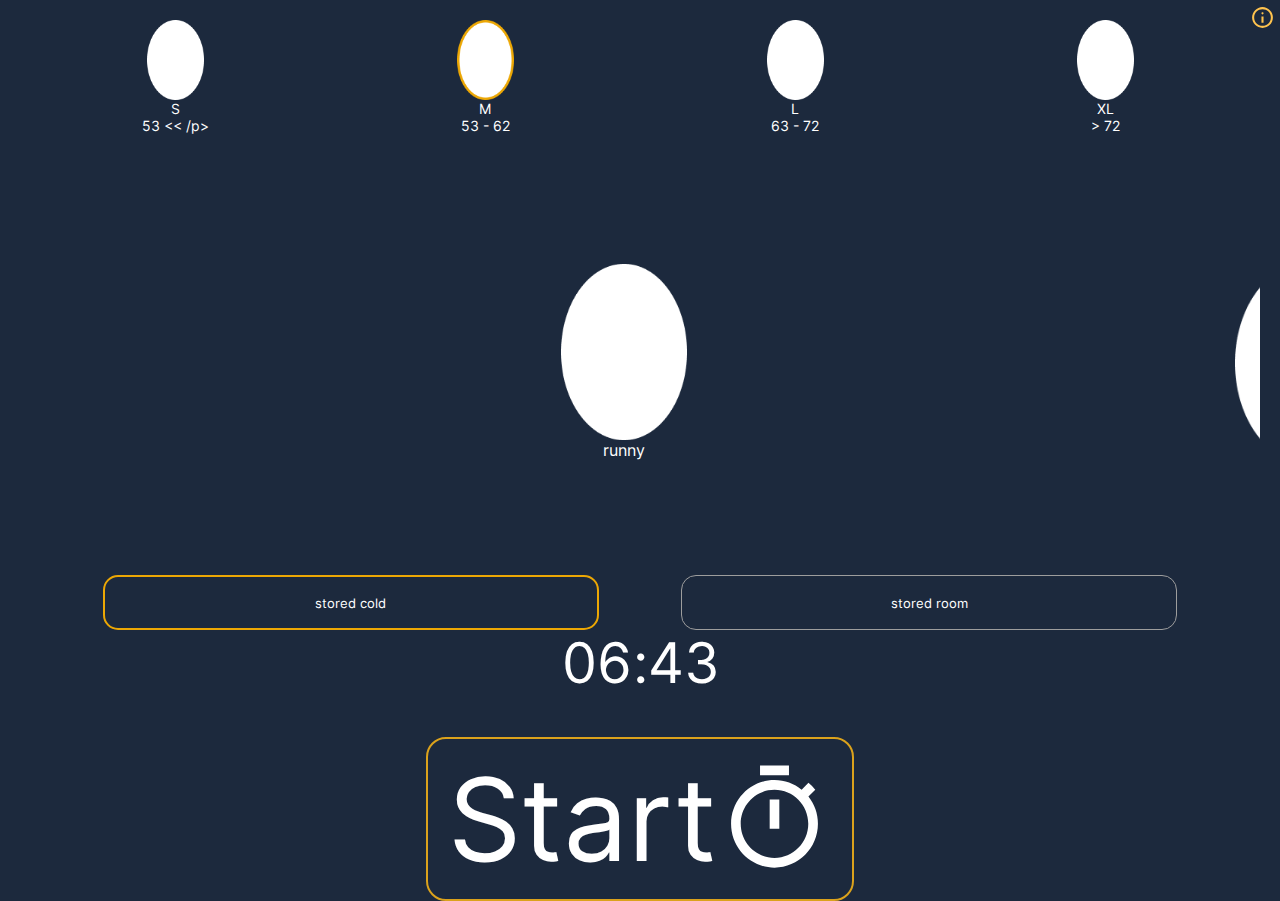
==== index.html @ 1158285c "added guide" ====
<!DOCTYPE html>
<html lang="en">

<head>
    <meta charset="UTF-8">
    <meta name="viewport" content="width=device-width, initial-scale=1.0">
    <title>Eggxellent</title>
    <link rel="stylesheet" href="./index.css">
    <link rel="stylesheet" href="./countDownPage.css">
</head>

<body>
    <div id="main_container">
        <div class="content_container">
            <div id="selection_container">
                <button id="guide_button"></button>
                <div id="egg_size_selector_container">
                    <div id="egg_S_container" class="egg_size_container">
                        <div class="egg_size " id="S"></div>
                        <p>S</p>
                        <p>53 << /p>
                    </div>
                    <div id="egg_M_container" class="egg_size_container">
                        <div class="egg_size" id="M"></div>
                        <p>M</p>
                        <p>53 - 62</p>
                    </div>
                    <div id="egg_L_container" class="egg_size_container">
                        <div class="egg_size " id="L"></div>
                        <p>L</p>
                        <p>63 - 72</p>
                    </div>
                    <div id="egg_XL_container" class="egg_size_container">
                        <div class="egg_size " id="XL"></div>
                        <p>XL</p>
                        <p>> 72</p>
                    </div>
                </div>

                <div id="egg_boild_type_container">
                    <div id="slider">
                        <div class="egg_container">
                        </div>
                        <div class="egg_container" id="runny">
                            <div class="egg_image"></div>
                            <p>runny</p>
                        </div>
                        <div class="egg_container" id="soft">
                            <div class="egg_image"></div>
                            <p>soft boiled</p>
                        </div>
                        <div class="egg_container" id="hard">
                            <div class="egg_image"></div>
                            <p>hard boiled</p>
                        </div>
                        <div class="egg_container" id="firm">
                            <div class="egg_image"></div>
                            <p>firm</p>
                        </div>
                        <div class="egg_container">
                        </div>
                    </div>
                </div>

                <div id="temp_selector_container">
                    <button class="temp_selector" id="cold">
                        stored cold
                    </button>
                    <button class="temp_selector" id="room">
                        stored room
                    </button>
                </div>
            </div>

            <div class="countdown_container">
                <header class="backImg">
                    <h1 id="title">Lets cook</h1>
                </header>
                <div class="potContainer">
                    <div id="potLid"></div>
                    <div id="potBottom">
                        <div class="bubble"></div>
                        <div class="bubble"></div>
                        <div class="bubble"></div>
                        <div class="bubble"></div>
                        <div class="bubble"></div>
                        <div class="bubble"></div>
                        <div class="bubble"></div>
                        <div class="bubble"></div>
                        <div class="wave backImg"></div>
                    </div>
                </div>
                <figure class="finishedEgg backImg">
                    <div class="tenor-gif-embed" data-postid="25163624" data-share-method="host" data-aspect-ratio="1">
                        <a href="https://tenor.com/view/egg-dance-egg-kumo-egg-where-kumo-where-hug-gif-25163624">Egg
                            Dance
                            Egg
                            Sticker</a>from <a href="https://tenor.com/search/egg+dance-stickers">Egg Dance Stickers</a>
                    </div>
                </figure>
            </div>

        </div>


        <div id="timer_container">
            <div id="timer">
                <input id="minutes" maxlength="2" value="03"></input>
                <div id="semi_colon">:</div>
                <input id="seconds" pattern="0-9" maxlength="2" max="" value="45"></input>
            </div>
            <div id="timer_buttons">
                <div id="start_button">
                    <p>Start</p>
                    <div class="timer_icon"></div>
                </div>
            </div>
        </div>

    </div>

    <script src="./app.js"></script>
    <script type="text/javascript" async src="https://tenor.com/embed.js"></script>
</body>

</html>
---- index.css ----
/* ROOT */
:root {
    --color-goldish: #DBA21C;
    --color-darkBlue: #1C293D;
    --color-lightYellow: #FFEDCB;
    --color-lightBrown: #D19E71;

}

/* FONT*/
@font-face {
    font-family: "inter";
    src: url(./media/font/Inter-VariableFont_slnt\,wght.ttf);
}

@font-face {
    font-family: "baloo-bold";
    src: url(./media/font/baloo/Baloo2-Bold.ttf);
}


/* GENERAL STYLING */

* {
    box-sizing: border-box;
    padding: 0;
    margin: 0;
    color: white;
    font-family: "inter";
}

body {
    display: flex;
    justify-content: center;
    align-items: center;
    background-color: #1C293D;
}

#main_container {
    display: flex;
    flex-direction: column;
    justify-content: center;
    align-items: center;

    height: 100vh;
    width: 100vw;

    /* padding: 20px; */
}

#main_container>div {
    width: 100%;
}

input {
    background-color: transparent;
}
/* GUIDE BUTTON */
#guide_button{
    position: absolute;
    height: 25px;
    width: 25px;
    top: 5px;
    right: 5px;

    background: transparent;
    border: none;
    background-image: url(/media/info.svg);
    background-repeat: no-repeat;
    background-position: center;
    background-size: contain;
    
    cursor: pointer;
}

#guide_container{
    position: absolute;
    display: flex;
    justify-content: center;
    align-items: center;
    height: 100vh;
    width: 100vw;
    border: 20px;
}

#guide{
    display: block;
    position: relative;
    height: 90%;
    width: 90%;
    background: aliceblue;
    border-radius: 20px;
    padding: 3vw;
}

#guide  div *{
    color: black;
}
#guide  div .text{
    margin-left: 8vw;
}

#guide > #close_button{
    position: absolute;
    height: 35px;
    width: 35px;
    top: 5px;
    right: 5px;

    background: transparent;
    border: none;
    background-image: url(/media//plus-svgrepo-com.svg);
    background-repeat: no-repeat;
    background-position: center;
    background-size: contain;

    transform: rotate(45deg);

    cursor: pointer;
}

/* SELECTION CONTAINER */

.content_container {
    height: 70%;
    position: relative;
    overflow: hidden;
}

.countdown_container {
    display: none;
}

#selection_container {
    display: flex;
    flex-direction: column;
    justify-content: space-between;
    align-items: center;
    height: 100%;
    width: 100%;
    position: absolute;
    padding: 20px 20px 0 20px;
    left: 0vw;

    transition: left 1s;
}

.slide_conent_left {
    left: 100vw;
}

#selection_container div {
    width: 100%;
}

/* EGG SIZING */

#egg_size_selector_container {
    display: flex;
    justify-content: space-between;
    height: 25%;
}

.egg_size_container {
    display: flex;
    flex-direction: column;
    align-items: center;

    color: white;
    font-size: 14px;
}

.egg_size {
    height: 80px;
    /* for testing purposes */
    width: 80px;
    /* for testing purposes */


    background-image: url(./media/egg.png);
    background-repeat: no-repeat;
    background-position: center;
    background-size: contain;
}

.egg_size:hover {
    background-image: url(./media/egg\ selected.png);
}

.egg_size.selected {
    background-image: url(./media/egg\ selected.png);
}




/* BOILED TYPE */

#egg_boild_type_container {
    height: 36%;
}

#egg_boild_type_container>#slider {
    display: grid;
    align-items: center;
    grid-template-columns: repeat(6, 55%);
    grid-template-columns: 25% 55% 55% 55% 55% 25%;
    height: 100%;
    width: 100%;

    overflow-x: scroll;
    scroll-snap-type: x mandatory;
    scroll-snap-align: start;
    overflow-y: hidden;

    -ms-overflow-style: none;
    /* IE and Edge */
    scrollbar-width: none;
    /* Firefox */
}

#egg_boild_type_container>#slider::-webkit-scrollbar {
    display: none;
}


.egg_container {
    text-align: center;
    font-size: 16px;
    width: 100%;
    height: 100%;
    scroll-snap-align: center;
}

.egg_container .egg_image {
    height: 80%;

    background-image: url(./media/egg.png);
    background-repeat: no-repeat;
    background-position: center;
    background-size: contain;
}

.egg_container.selected>.egg_image {
    height: 90%;
    transition: ease-in-out;
    transition: 1s;
}

/* TEMP SELECTOR*/
#temp_selector_container {
    display: flex;
    justify-content: space-evenly;
}

.temp_selector {
    width: 40%;
    height: 55px;
    border-radius: 15px;
    background-color: transparent;
    border: 1px solid #9D9D9D;
}

.temp_selector.selected {
    border: 2px solid #ECA704;
}

.temp_selector:hover {
    border: 2px solid #ECA704;
}

/* TIMER*/
#timer_container {
    display: flex;
    flex-direction: column;
    justify-content: center;
    align-items: center;
    height: 30%;
}

#timer {
    display: flex;
    align-items: center;
    justify-content: center;
}

#timer input {
    border: none;
    width: 72px;
    height: 60px;
    font-size: 56px;
    background-color: transparent;
    text-align: center;
}

#timer input:focus {
    border: none;
    outline: none;
}

#timer>#semi_colon {
    font-size: 56px;
}

#start_button {
    display: flex;
    align-items: center;
    margin-top: 40px;
    background-color: var(--color-darkBlue);
    border: 2px solid var(--color-goldish);
    padding: 10px 20px;
    border-radius: 20px;
    cursor: pointer;

    & p {
        font-size: 9vw;
    }

    & .timer_icon {
        height: 9vw;
        width: 9vw;
        background-image: url("./media/timer_white_24dp.svg");
        background-position: center;
        background-repeat: no-repeat;
        background-size: cover;
    }

    &:hover {
        background-color: var(--color-goldish);
    }
}
---- countDownPage.css ----
:root {
    --positive-angle: 2deg;
    --negative-angle: -2deg;
    --potBorder: 4px solid black;
}

.countdown_container {
    display: grid;
    grid-template-columns: 1fr;
    grid-template-rows: repeat(2, 1fr);
    height: 100%;
    width: 100%;
    position: absolute;
    right: 100vw;
    transition: right 1s;
}

.slide_conent_right {
    right: 0vw;
}

.backImg {
    background-repeat: no-repeat;
    background-position: center;
    background-size: cover;
}

header {
    height: 100%;
    background-image: url("./media/wave-haikei.svg");
}

#title {
    font-size: 15vw;
    font-family: "baloo-bold";
    text-align: center;
    margin-top: 2vw;
}

.potContainer {
    padding: 20px;
    display: block;
}

#potBottom {
    height: 40vw;
    background-color: var(--color-lightBrown);
    border-radius: 0 0 90px 90px;
    border: var(--potBorder);
    position: relative;


    &::before {
        content: "";
        position: absolute;
        right: 2px;
        top: 8px;
        bottom: 9px;
        left: 15px;
        background-color: var(--color-lightYellow);
        border-radius: 5px 0 80px 90px;
    }

    &::after {
        content: "";
        position: absolute;
        width: 4vw;
        height: 13vw;
        background-color: var(--color-lightBrown);
        border-radius: 20px;
        right: 44px;
        top: 58px;
    }


}

#potLid {
    position: relative;
    height: 9vw;
    background-color: var(--color-lightBrown);
    border-radius: 20px 20px 0 0;
    border: var(--potBorder);
    margin: 5vh 0;
    display: flex;
    justify-content: center;

    /* animation: shakeLid linear infinite;
    animation-duration: 1s; */

    &::before {
        content: "";
        position: absolute;
        height: 4vw;
        width: 15vw;
        border-radius: 20px 20px 0 0;
        border-top: var(--potBorder);
        border-left: var(--potBorder);
        border-right: var(--potBorder);
        background-color: var(--color-lightBrown);
        bottom: 97%;

    }
}

.wave {
    position: absolute;
    top: -34px;
    aspect-ratio: 960/300;
    width: 100%;
    background-image: url("./media/layered-waves-haikei.svg");
    z-index: -1;
}

.finishedEgg {
    display: none;
    justify-content: center;
    align-items: center;
    background-image: url("./media/egg.png");
    height: 80vw;
    background-size: contain;

    & .tenor-gif-embed {
        width: 40vw;
    }
}

.timerContainer {
    display: flex;
    justify-content: center;
    align-items: center;
    flex-direction: column;
    gap: 2vw;

    & #timer {
        font-size: 15vw;
    }

    & #stopBtn {
        font-size: 8vw;
        padding: 10px;
        background-color: white;
        color: var(--color-goldish);
        border-radius: 20px;
        border: 2px solid var(--color-goldish);
        cursor: pointer;
    }
}

.bubbleContainer {
    display: flex;
    gap: 10px;
}

.bubble {
    position: absolute;
    z-index: -1;
    height: 10vw;
    width: 10vw;
    border-radius: 50%;
    background-color: #2aa5d6;
    /* animation: floatBubble linear infinite,
        sideWays ease-in-out infinite alternate;
    animation-duration: 8s, 1s; */

    &::before {
        content: "";
        position: absolute;
        border-radius: 50%;
        inset: 2px;
        background-color: #87ceeb;
        box-shadow: 0 0 4px 0px white;
    }

    &::after {
        content: "";
        position: absolute;
        background-color: white;
        box-shadow: 0px 0px 2px 0px #ffffffad;
        height: 5px;
        width: 9px;
        border-radius: 40%;
        right: 6px;
        top: 9px;
        transform: rotate(30deg);
    }
}

.bubble:nth-child(1) {
    right: 5%;
    scale: .5;
    animation-delay: 2s;
}

.bubble:nth-child(2) {
    right: 20%;
    scale: .8;
    animation-delay: 1s;

}

.bubble:nth-child(3) {
    right: 40%;
    animation-delay: 1.7s;
}

.bubble:nth-child(4) {
    right: 55%;
    scale: .9;
    animation-delay: 4s;
}

.bubble:nth-child(5) {
    right: 70%;
    scale: .7;

}

.bubble:nth-child(6) {
    right: 85%;
    animation-delay: 3s;
}

.bubble:nth-child(7) {
    right: 15%;
    animation-delay: 5s;
}

.bubble:nth-child(8) {
    right: 30%;
    scale: .6;
    animation-delay: 4.5s;
}

@keyframes floatBubble {
    0% {
        top: 0px;
    }

    100% {
        top: -250px;
    }
}

@keyframes sideWays {
    0% {
        transform: translateX(0px);
    }

    100% {
        transform: translateX(8px);
    }
}

@keyframes shakeLid {
    0% {
        transform: rotate(var(--negative-angle));
    }

    50% {
        transform: rotate(var(--positive-angle));
    }

    100% {
        transform: rotate(var(--negative-angle));
    }
}
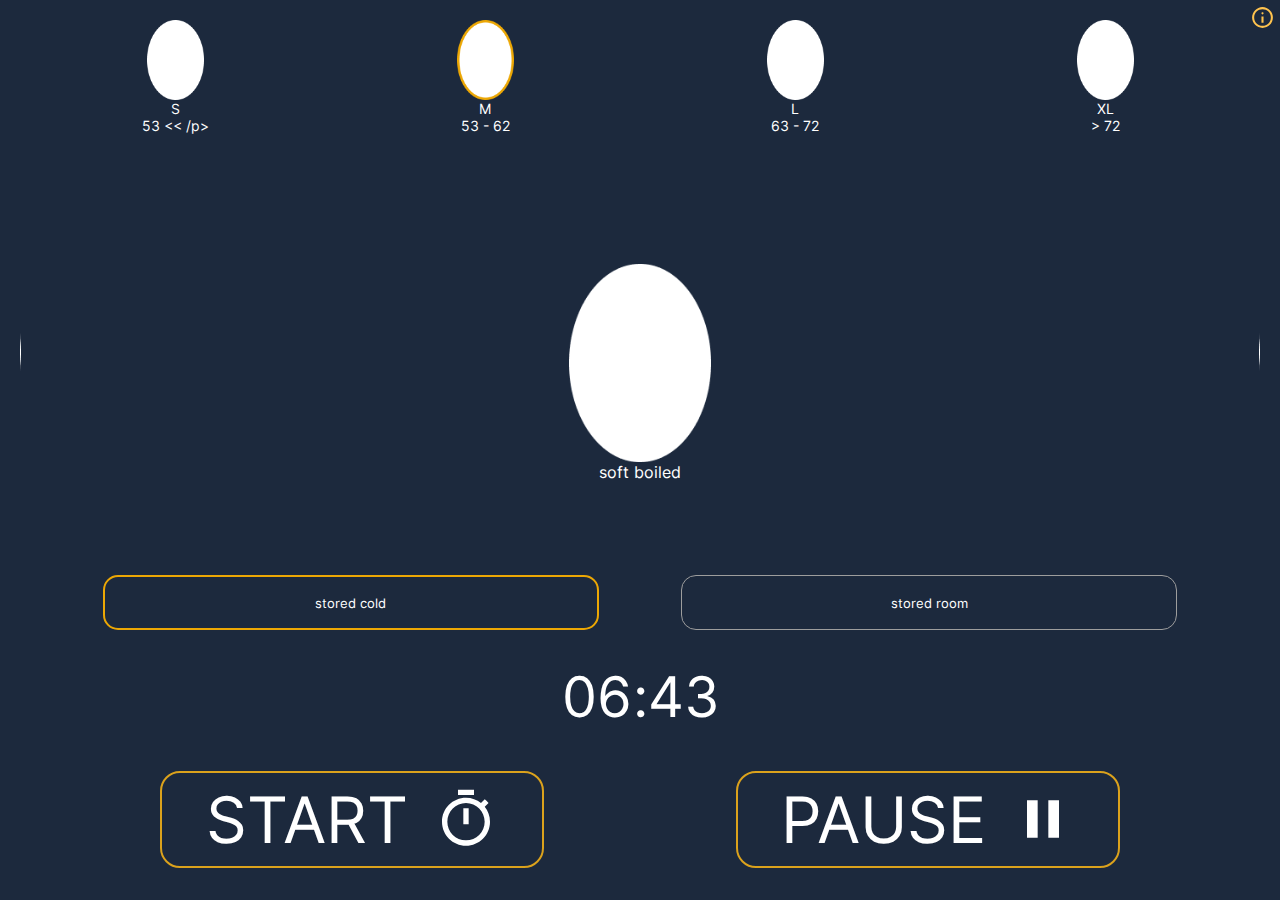
==== commit 4dbbe84f: "new pause and stop btn" ====
--- a/index.html
+++ b/index.html
@@ -110,10 +110,15 @@
                 <input id="seconds" pattern="0-9" maxlength="2" max="" value="45"></input>
             </div>
             <div id="timer_buttons">
-                <div id="start_button">
-                    <p>Start</p>
+                <div id="start_button" class="timer_btn">
+                    <p>START</p>
                     <div class="timer_icon"></div>
                 </div>
+                <div id="pause_button" class="timer_btn">
+                    <p>PAUSE</p>
+                    <div class="pause_icon"></div>
+                </div>
+
             </div>
         </div>
 
--- a/index.css
+++ b/index.css
@@ -55,8 +55,9 @@
 input {
     background-color: transparent;
 }
+
 /* GUIDE BUTTON */
-#guide_button{
+#guide_button {
     position: absolute;
     height: 25px;
     width: 25px;
@@ -69,11 +70,11 @@
     background-repeat: no-repeat;
     background-position: center;
     background-size: contain;
-    
+
     cursor: pointer;
 }
 
-#guide_container{
+#guide_container {
     position: absolute;
     display: flex;
     justify-content: center;
@@ -83,7 +84,7 @@
     border: 20px;
 }
 
-#guide{
+#guide {
     display: block;
     position: relative;
     height: 90%;
@@ -93,14 +94,15 @@
     padding: 3vw;
 }
 
-#guide  div *{
+#guide div * {
     color: black;
 }
-#guide  div .text{
+
+#guide div .text {
     margin-left: 8vw;
 }
 
-#guide > #close_button{
+#guide>#close_button {
     position: absolute;
     height: 35px;
     width: 35px;
@@ -302,30 +304,50 @@
     font-size: 56px;
 }
 
-#start_button {
-    display: flex;
-    align-items: center;
+#timer_buttons {
+    display: flex;
+    gap: 15vw;
+}
+
+.timer_btn {
+    display: flex;
+    align-items: center;
+    justify-content: center;
+    gap: 2vw;
+    width: 30vw;
     margin-top: 40px;
     background-color: var(--color-darkBlue);
     border: 2px solid var(--color-goldish);
-    padding: 10px 20px;
+    padding: 8px 15px;
     border-radius: 20px;
     cursor: pointer;
 
     & p {
-        font-size: 9vw;
+        font-size: 5vw;
     }
 
-    & .timer_icon {
-        height: 9vw;
-        width: 9vw;
-        background-image: url("./media/timer_white_24dp.svg");
+    & div {
+        height: 5vw;
+        width: 5vw;
         background-position: center;
         background-repeat: no-repeat;
         background-size: cover;
     }
 
+
     &:hover {
         background-color: var(--color-goldish);
     }
+}
+
+.timer_icon {
+    background-image: url("./media/timer_white_24dp.svg");
+}
+
+.pause_icon {
+    background-image: url("./media/pause_white_24dp.svg");
+}
+
+.stop_icon {
+    background-image: url("media/play_circle_white_24dp.svg");
 }--- a/countDownPage.css
+++ b/countDownPage.css
@@ -39,7 +39,7 @@
 
 .potContainer {
     padding: 20px;
-    display: block;
+    display: none;
 }
 
 #potBottom {
@@ -113,7 +113,7 @@
 }
 
 .finishedEgg {
-    display: none;
+    display: flex;
     justify-content: center;
     align-items: center;
     background-image: url("./media/egg.png");
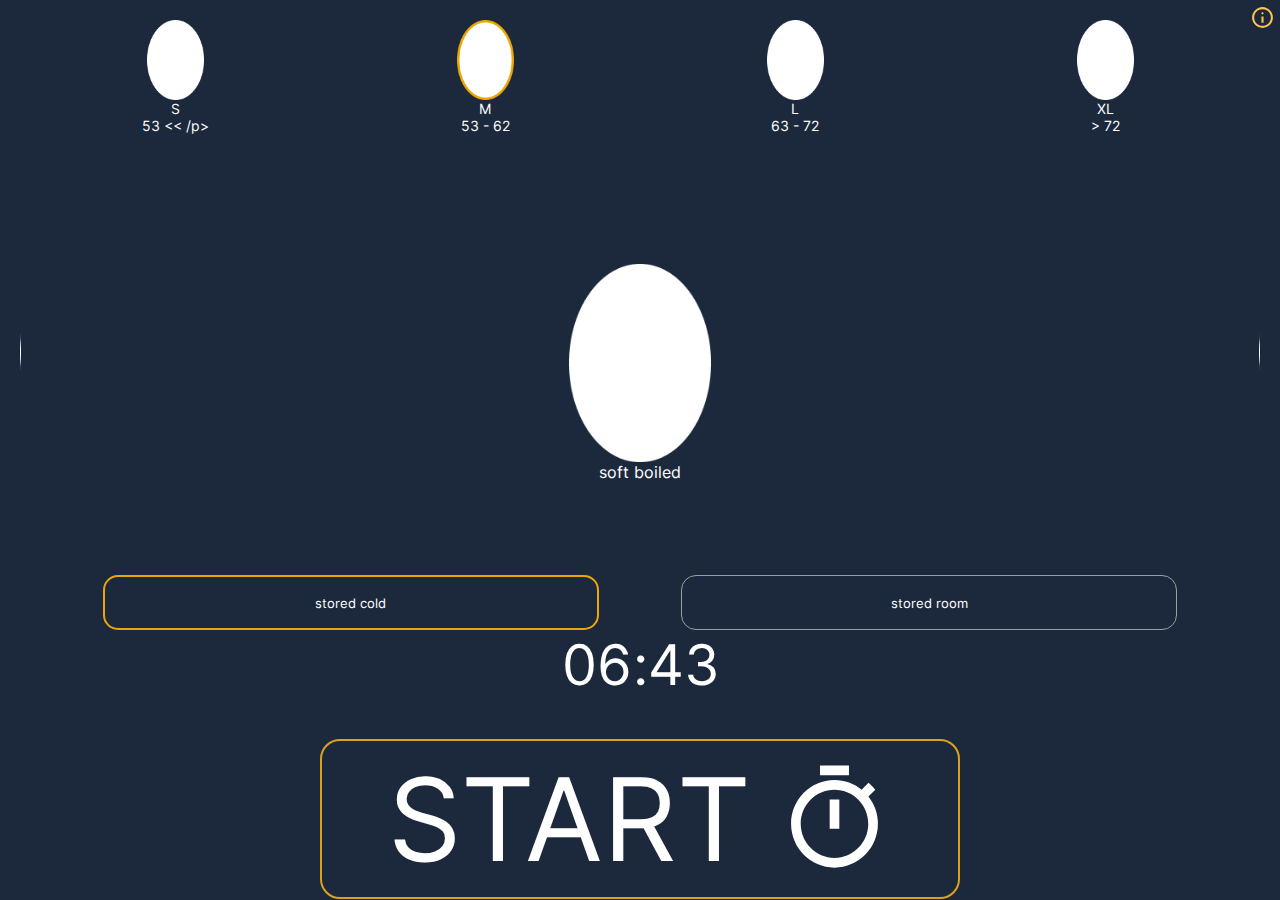
==== commit 1c767afe: "commit" ====
--- a/index.html
+++ b/index.html
@@ -110,7 +110,7 @@
                 <input id="seconds" pattern="0-9" maxlength="2" max="" value="45"></input>
             </div>
             <div id="timer_buttons">
-                <div id="start_button" class="timer_btn">
+                <div id="start_button" class="big timer_btn ">
                     <p>START</p>
                     <div class="timer_icon"></div>
                 </div>
--- a/index.css
+++ b/index.css
@@ -309,6 +309,22 @@
     gap: 15vw;
 }
 
+#start_button.big {
+    width: 50vw;
+
+    & p {
+        font-size: 9vw;
+    }
+
+    & div {
+        height: 9vw;
+        width: 9vw;
+        background-position: center;
+        background-repeat: no-repeat;
+        background-size: cover;
+    }
+}
+
 .timer_btn {
     display: flex;
     align-items: center;
@@ -340,6 +356,10 @@
     }
 }
 
+#pause_button {
+    display: none;
+}
+
 .timer_icon {
     background-image: url("./media/timer_white_24dp.svg");
 }
@@ -349,5 +369,5 @@
 }
 
 .stop_icon {
-    background-image: url("media/play_circle_white_24dp.svg");
+    background-image: url("media/stop_white_24dp.svg");
 }--- a/countDownPage.css
+++ b/countDownPage.css
@@ -39,7 +39,7 @@
 
 .potContainer {
     padding: 20px;
-    display: none;
+    display: block;
 }
 
 #potBottom {
@@ -85,8 +85,8 @@
     display: flex;
     justify-content: center;
 
-    /* animation: shakeLid linear infinite;
-    animation-duration: 1s; */
+    animation: shakeLid linear infinite;
+    animation-duration: 1s;
 
     &::before {
         content: "";
@@ -113,7 +113,7 @@
 }
 
 .finishedEgg {
-    display: flex;
+    display: none;
     justify-content: center;
     align-items: center;
     background-image: url("./media/egg.png");
@@ -159,9 +159,9 @@
     width: 10vw;
     border-radius: 50%;
     background-color: #2aa5d6;
-    /* animation: floatBubble linear infinite,
+    animation: floatBubble linear infinite,
         sideWays ease-in-out infinite alternate;
-    animation-duration: 8s, 1s; */
+    animation-duration: 8s, 1s;
 
     &::before {
         content: "";
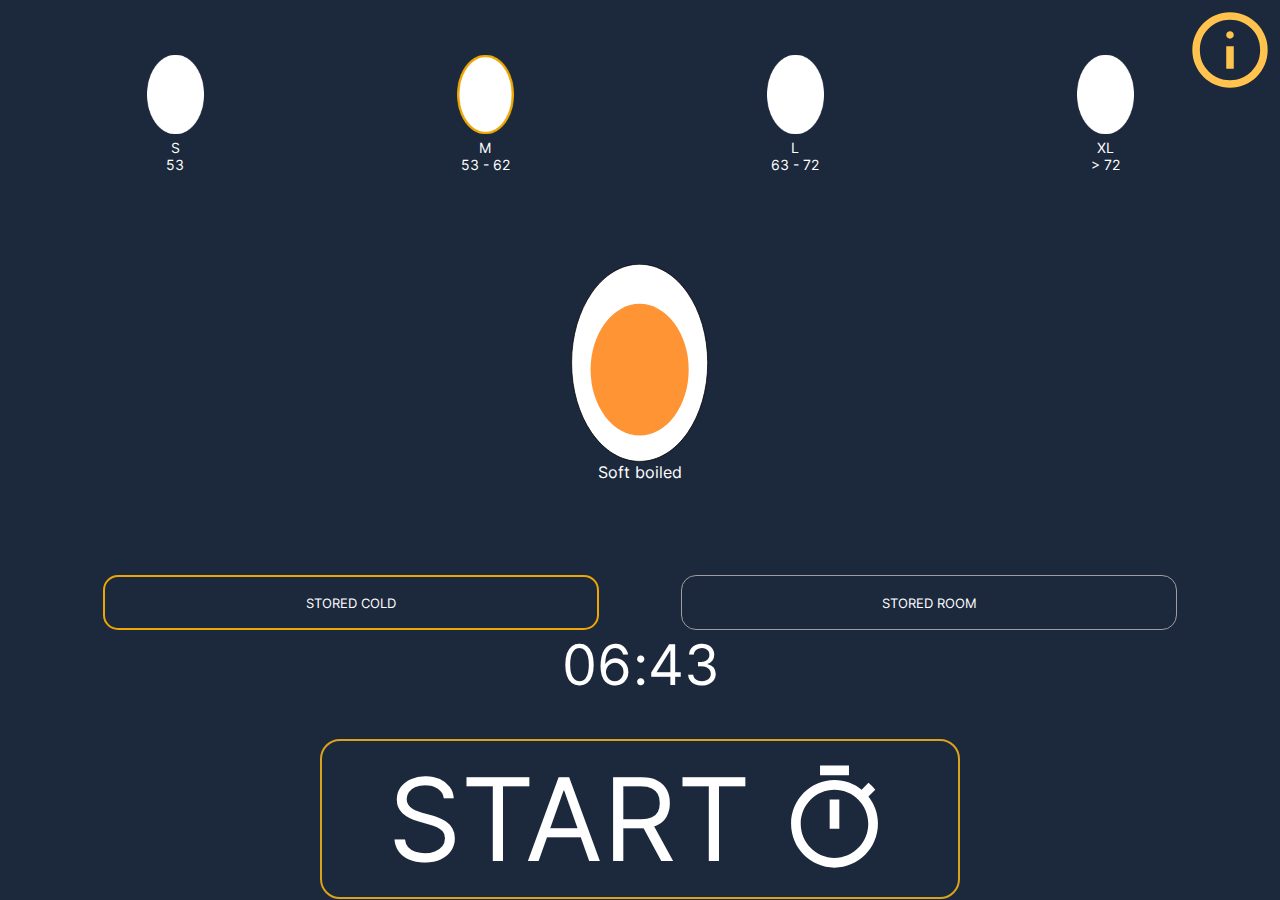
==== commit 3dbd25a0: "new egg images" ====
--- a/index.html
+++ b/index.html
@@ -18,7 +18,7 @@
                     <div id="egg_S_container" class="egg_size_container">
                         <div class="egg_size " id="S"></div>
                         <p>S</p>
-                        <p>53 << /p>
+                        <p>53 </p>
                     </div>
                     <div id="egg_M_container" class="egg_size_container">
                         <div class="egg_size" id="M"></div>
@@ -43,19 +43,19 @@
                         </div>
                         <div class="egg_container" id="runny">
                             <div class="egg_image"></div>
-                            <p>runny</p>
+                            <p>Runny</p>
                         </div>
                         <div class="egg_container" id="soft">
                             <div class="egg_image"></div>
-                            <p>soft boiled</p>
+                            <p>Soft boiled</p>
                         </div>
                         <div class="egg_container" id="hard">
                             <div class="egg_image"></div>
-                            <p>hard boiled</p>
+                            <p>Hard boiled</p>
                         </div>
                         <div class="egg_container" id="firm">
                             <div class="egg_image"></div>
-                            <p>firm</p>
+                            <p>Firm</p>
                         </div>
                         <div class="egg_container">
                         </div>
--- a/index.css
+++ b/index.css
@@ -59,8 +59,8 @@
 /* GUIDE BUTTON */
 #guide_button {
     position: absolute;
-    height: 25px;
-    width: 25px;
+    height: 7vw;
+    width: 7vw;
     top: 5px;
     right: 5px;
 
@@ -161,6 +161,7 @@
     display: flex;
     justify-content: space-between;
     height: 25%;
+    padding-top: 35px;
 }
 
 .egg_size_container {
@@ -178,7 +179,7 @@
     width: 80px;
     /* for testing purposes */
 
-
+    margin-bottom: 5px;
     background-image: url(./media/egg.png);
     background-repeat: no-repeat;
     background-position: center;
@@ -245,8 +246,23 @@
 
 .egg_container.selected>.egg_image {
     height: 90%;
-    transition: ease-in-out;
-    transition: 1s;
+    transition: .5s cubic-bezier(.46, .03, .52, .96);
+}
+
+#runny div {
+    background-image: url("media/runny.svg");
+}
+
+#soft div {
+    background-image: url("media/soft.svg");
+}
+
+#hard div {
+    background-image: url("media/hard.svg");
+}
+
+#firm div {
+    background-image: url("media/firm.svg");
 }
 
 /* TEMP SELECTOR*/
@@ -261,6 +277,7 @@
     border-radius: 15px;
     background-color: transparent;
     border: 1px solid #9D9D9D;
+    text-transform: uppercase;
 }
 
 .temp_selector.selected {
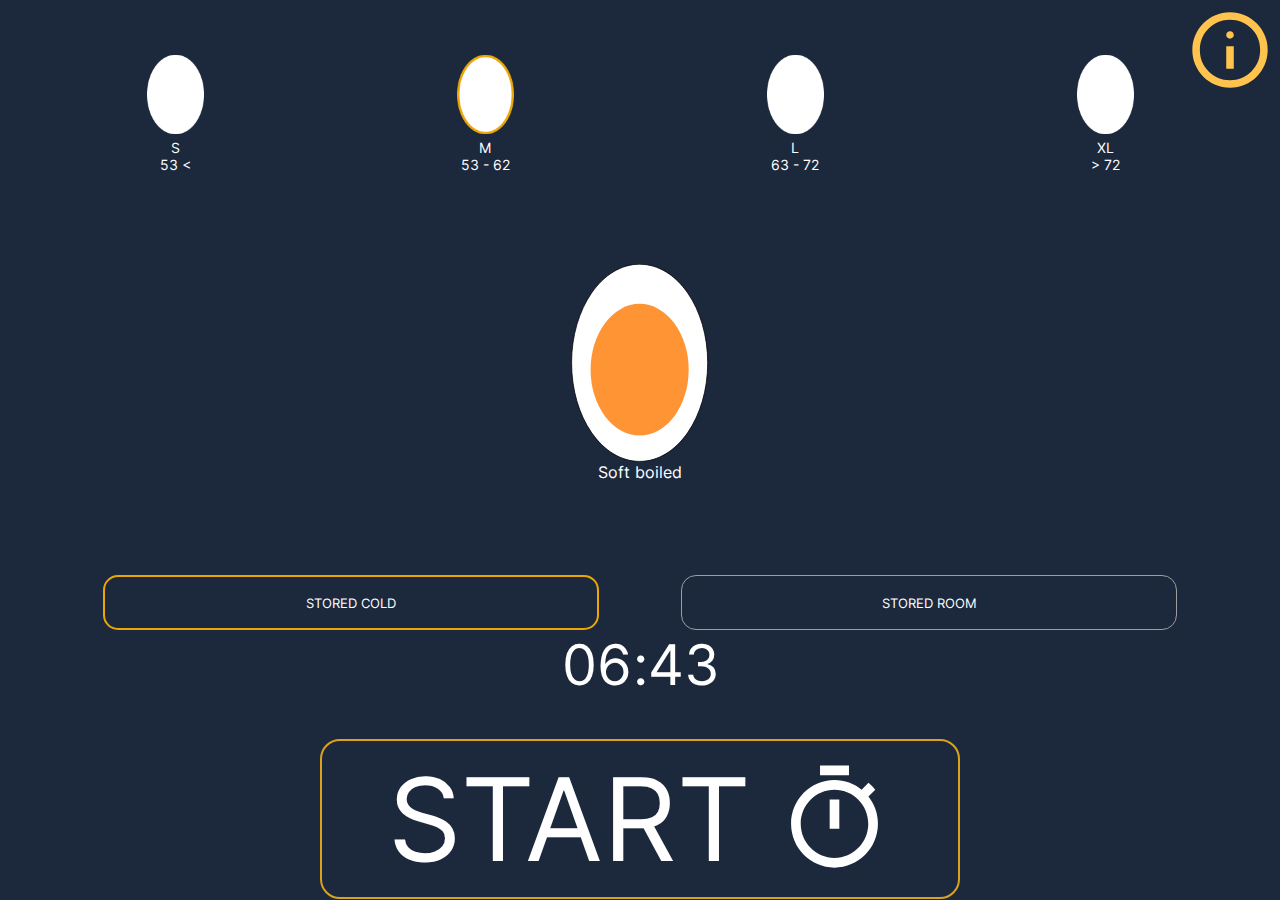
==== commit 7a5fe168: "finished" ====
--- a/index.html
+++ b/index.html
@@ -18,7 +18,7 @@
                     <div id="egg_S_container" class="egg_size_container">
                         <div class="egg_size " id="S"></div>
                         <p>S</p>
-                        <p>53 </p>
+                        <p>53 <</p>
                     </div>
                     <div id="egg_M_container" class="egg_size_container">
                         <div class="egg_size" id="M"></div>
@@ -63,12 +63,8 @@
                 </div>
 
                 <div id="temp_selector_container">
-                    <button class="temp_selector" id="cold">
-                        stored cold
-                    </button>
-                    <button class="temp_selector" id="room">
-                        stored room
-                    </button>
+                    <button class="temp_selector" id="cold">stored cold</button>
+                    <button class="temp_selector" id="room">stored room</button>
                 </div>
             </div>
 
@@ -91,6 +87,7 @@
                     </div>
                 </div>
                 <figure class="finishedEgg backImg">
+                    <div id="gif_cover"></div>
                     <div class="tenor-gif-embed" data-postid="25163624" data-share-method="host" data-aspect-ratio="1">
                         <a href="https://tenor.com/view/egg-dance-egg-kumo-egg-where-kumo-where-hug-gif-25163624">Egg
                             Dance
--- a/index.css
+++ b/index.css
@@ -310,6 +310,16 @@
     font-size: 56px;
     background-color: transparent;
     text-align: center;
+
+    &.pause{ animation: timer_paused 1.8s infinite; }
+}
+
+
+@keyframes timer_paused {
+    0%  { color: white; }
+    49% { color: white; }
+    50% { color: rgb(110, 110, 110); }
+    100%{ color: rgb(110, 110, 110); }
 }
 
 #timer input:focus {
@@ -319,6 +329,7 @@
 
 #timer>#semi_colon {
     font-size: 56px;
+    &.pause{ animation: timer_paused 1.8s infinite; }
 }
 
 #timer_buttons {
@@ -347,7 +358,7 @@
     align-items: center;
     justify-content: center;
     gap: 2vw;
-    width: 30vw;
+    width: 35vw;
     margin-top: 40px;
     background-color: var(--color-darkBlue);
     border: 2px solid var(--color-goldish);
@@ -387,4 +398,19 @@
 
 .stop_icon {
     background-image: url("media/stop_white_24dp.svg");
+}
+
+.resume_icon {
+    background-image: url("media/start.svg");
+}
+
+.finishedEgg{
+    position: relative;
+}
+
+#gif_cover{
+    position: absolute;
+    width: 100%;
+    height: 100%;
+    z-index: 2;
 }--- a/countDownPage.css
+++ b/countDownPage.css
@@ -119,6 +119,18 @@
     background-image: url("./media/egg.png");
     height: 80vw;
     background-size: contain;
+    position: relative;
+
+    &::before {
+        content: "";
+        position: absolute;
+        top: 70px;
+        right: 105px;
+        left: 105px;
+        bottom: 70px;
+        background-color: #ffffff00;
+        z-index: 2;
+    }
 
     & .tenor-gif-embed {
         width: 40vw;
@@ -161,7 +173,7 @@
     background-color: #2aa5d6;
     animation: floatBubble linear infinite,
         sideWays ease-in-out infinite alternate;
-    animation-duration: 8s, 1s;
+    animation-duration: 5s, 1s;
 
     &::before {
         content: "";
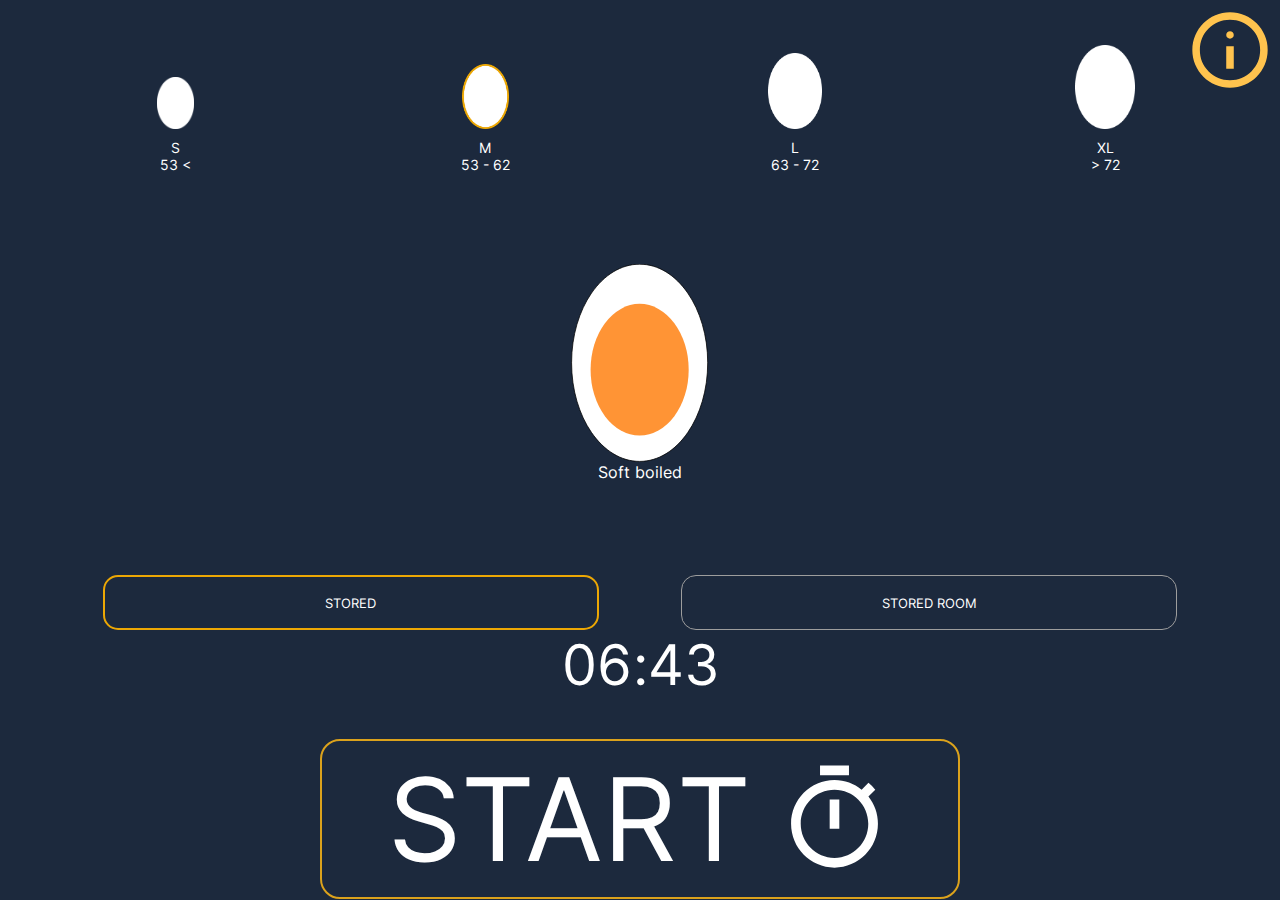
==== commit 28177dd1: "aaaaaaah" ====
--- a/index.html
+++ b/index.html
@@ -63,7 +63,7 @@
                 </div>
 
                 <div id="temp_selector_container">
-                    <button class="temp_selector" id="cold">stored cold</button>
+                    <button class="temp_selector" id="cold">stored</button>
                     <button class="temp_selector" id="room">stored room</button>
                 </div>
             </div>
--- a/index.css
+++ b/index.css
@@ -161,37 +161,33 @@
     display: flex;
     justify-content: space-between;
     height: 25%;
-    padding-top: 35px;
+    padding-top: 5px
 }
 
 .egg_size_container {
     display: flex;
     flex-direction: column;
-    align-items: center;
+    justify-content: flex-end;
+    align-items: center;
+    
 
     color: white;
     font-size: 14px;
 }
 
 .egg_size {
-    height: 80px;
-    /* for testing purposes */
-    width: 80px;
-    /* for testing purposes */
-
-    margin-bottom: 5px;
+    margin-bottom: 10px;
     background-image: url(./media/egg.png);
     background-repeat: no-repeat;
     background-position: center;
     background-size: contain;
-}
-
-.egg_size:hover {
-    background-image: url(./media/egg\ selected.png);
-}
-
-.egg_size.selected {
-    background-image: url(./media/egg\ selected.png);
+
+    &#S{height: 52px;}
+    &#M{height: 65px;}
+    &#L{height: 76px;}
+    &#XL{height: 84px;}
+    &:hover{background-image: url(./media/egg\ selected.png)}
+    &.selected{background-image: url(./media/egg\ selected.png);}
 }
 
 
@@ -316,10 +312,10 @@
 
 
 @keyframes timer_paused {
-    0%  { color: white; }
-    49% { color: white; }
-    50% { color: rgb(110, 110, 110); }
-    100%{ color: rgb(110, 110, 110); }
+    0%  { color: rgb(110, 110, 110); }
+    49% { color: rgb(110, 110, 110); }
+    50% { color: white }
+    100%{ color: white }
 }
 
 #timer input:focus {
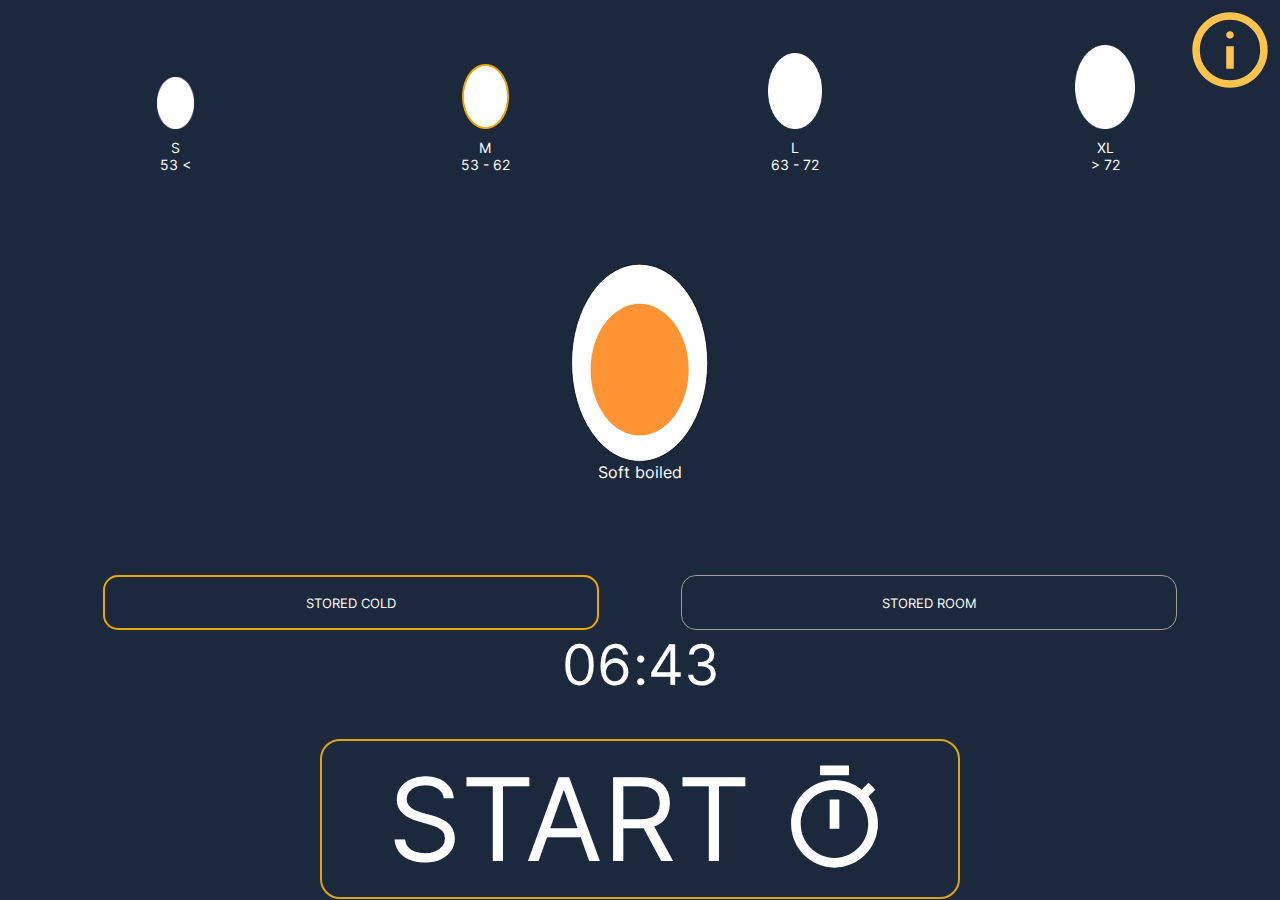
==== commit 5333f8b3: "tesfadfdsfafdsf" ====
--- a/index.html
+++ b/index.html
@@ -63,7 +63,7 @@
                 </div>
 
                 <div id="temp_selector_container">
-                    <button class="temp_selector" id="cold">stored</button>
+                    <button class="temp_selector" id="cold">stored cold</button>
                     <button class="temp_selector" id="room">stored room</button>
                 </div>
             </div>
--- a/index.css
+++ b/index.css
@@ -200,6 +200,7 @@
 }
 
 #egg_boild_type_container>#slider {
+    position: relative;
     display: grid;
     align-items: center;
     grid-template-columns: repeat(6, 55%);
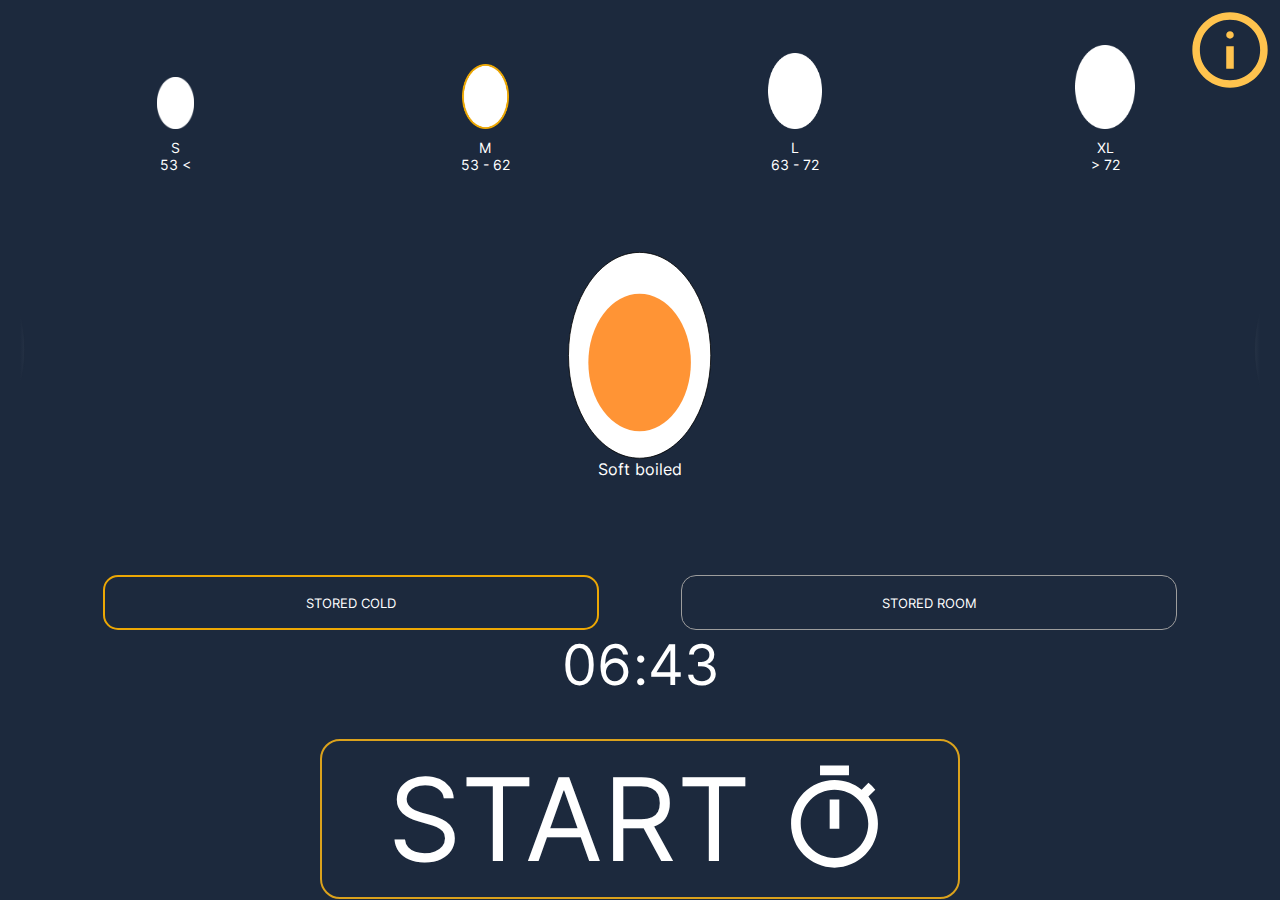
==== commit eb6e81f4: "gradient and select animation" ====
--- a/index.html
+++ b/index.html
@@ -38,6 +38,7 @@
                 </div>
 
                 <div id="egg_boild_type_container">
+                    <div id="gradient_left" class="gradient"></div>
                     <div id="slider">
                         <div class="egg_container">
                         </div>
@@ -60,6 +61,7 @@
                         <div class="egg_container">
                         </div>
                     </div>
+                    <div id="gradient_right" class="gradient"></div>
                 </div>
 
                 <div id="temp_selector_container">
--- a/index.css
+++ b/index.css
@@ -196,15 +196,31 @@
 /* BOILED TYPE */
 
 #egg_boild_type_container {
-    height: 36%;
+    position: relative;
+    height: 40%;
+    & .gradient{
+        position: absolute;
+        top: 0;
+        z-index: 3;
+        height: 100%;
+        width: 10%;
+    }
+    & #gradient_left{
+        background: rgb(255,255,255);
+        background: linear-gradient(270deg, rgba(255,255,255,0) 0%, rgba(28,41,61,1) 100%); 
+    }
+    & #gradient_right{
+        right: 0;
+        background: rgb(255,255,255);
+        background: linear-gradient(90deg, rgba(255,255,255,0) 0%, rgba(28,41,61,1) 100%); 
+    }
 }
 
 #egg_boild_type_container>#slider {
     position: relative;
     display: grid;
     align-items: center;
-    grid-template-columns: repeat(6, 55%);
-    grid-template-columns: 25% 55% 55% 55% 55% 25%;
+    grid-template-columns: 30% 55% 55% 55% 55% 30%;
     height: 100%;
     width: 100%;
 
@@ -217,11 +233,13 @@
     /* IE and Edge */
     scrollbar-width: none;
     /* Firefox */
+
 }
 
 #egg_boild_type_container>#slider::-webkit-scrollbar {
     display: none;
 }
+
 
 
 .egg_container {
@@ -242,8 +260,18 @@
 }
 
 .egg_container.selected>.egg_image {
-    height: 90%;
-    transition: .5s cubic-bezier(.46, .03, .52, .96);
+    height: 85%;
+    animation: select_egg 1.5s ;
+}
+
+@keyframes select_egg {
+    0%{
+        height: 80%;
+    }
+
+    100%{
+        height: 85%;
+    }
 }
 
 #runny div {
--- a/countDownPage.css
+++ b/countDownPage.css
@@ -1,7 +1,7 @@
 :root {
     --positive-angle: 2deg;
     --negative-angle: -2deg;
-    --potBorder: 4px solid black;
+    --potBorder: 3px solid black;
 }
 
 .countdown_container {
